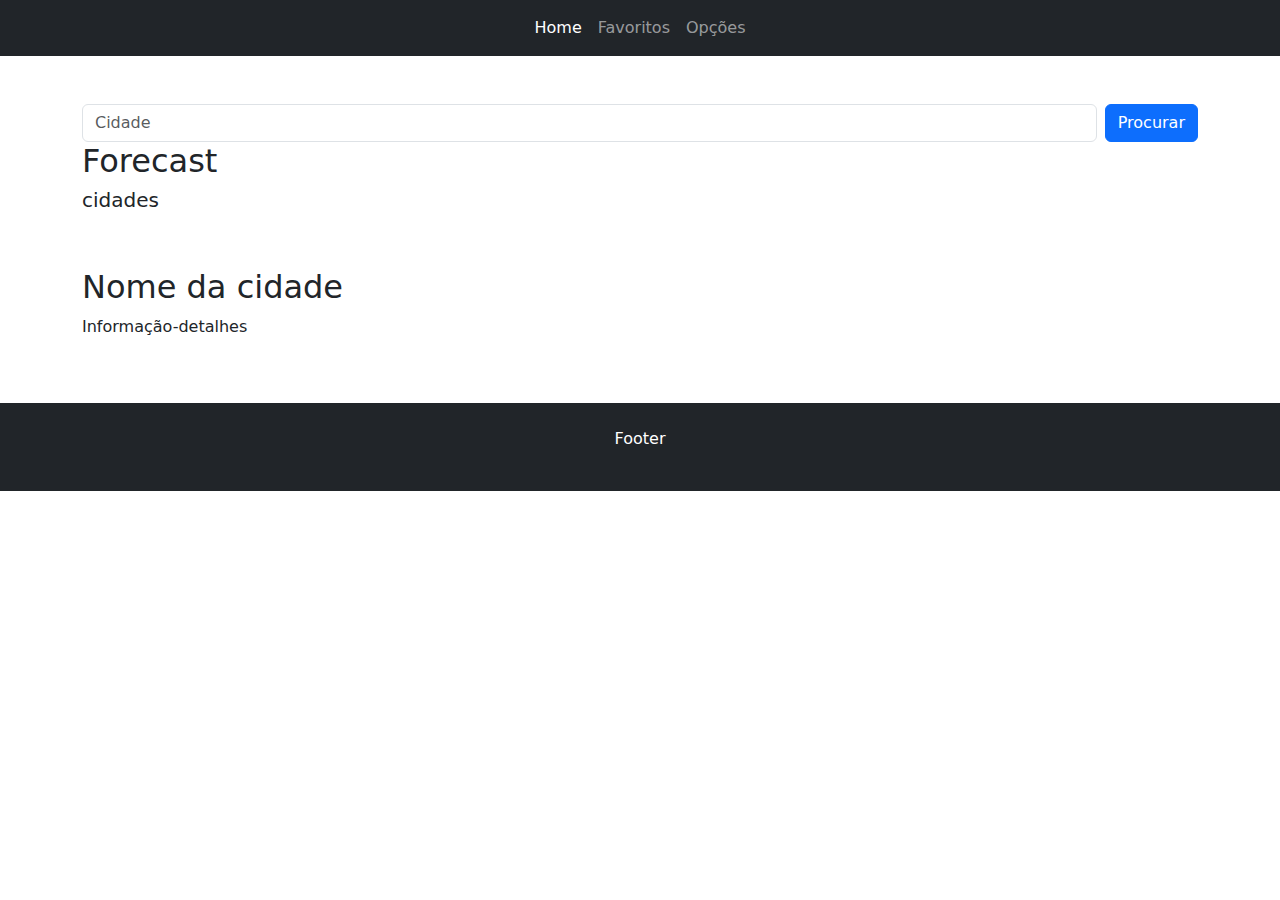
==== trabalho web/html/Index.html @ 334c7ac7 "Add files via upload" ====
<!DOCTYPE html>
<html lang="en">
<head>
  <title>Weather Foracast</title>
  <meta charset="utf-8">
  <meta name="viewport" content="width=device-width, initial-scale=1">
  <link href="https://cdn.jsdelivr.net/npm/bootstrap@5.2.2/dist/css/bootstrap.min.css" rel="stylesheet">
  <script src="https://cdn.jsdelivr.net/npm/bootstrap@5.2.2/dist/js/bootstrap.bundle.min.js"></script>
  <style>
  .fakeimg {
    height: 200px;
    background: #aaa;
  }
  </style>
</head>
<body>
<nav class="navbar navbar-expand-sm bg-dark navbar-dark ">
  <div class="container-fluid justify-content-center ">
    <ul class="navbar-nav">
      <li class="nav-item">
        <a class="nav-link active" href="Index.html">Home</a>
      </li>
      <li class="nav-item">
        <a class="nav-link" href="Favoritos.html">Favoritos</a>
      </li>
      <li class="nav-item">
        <a class="nav-link " href="Opções.html">Opções</a>
      </li>
    </ul>
  </div>
</nav>

<div class="container mt-5">
  <div class="row">
    <div class="col-sm-12 ">
      <form class="d-flex">
        <input class="form-control me-2" type="text" placeholder="Cidade">
        <button class="btn btn-primary" type="button">Procurar</button>
      </form>
      <h2>Forecast </h2>
      <h5>cidades</h5>
      <hr class="d-sm-none">
    </div>
  </div>
</div>

<div class="container mt-5">
  <div class="row">
    <div class="col-sm-4">
      <h2>Nome da cidade</h2>
      <p>Informação-detalhes</p>
      
      <hr class="d-sm-none">
    </div>
  </div>
</div>

<div class="mt-5 p-4 bg-dark text-white text-center">
  <p>Footer</p>
</div>

</body>
</html>
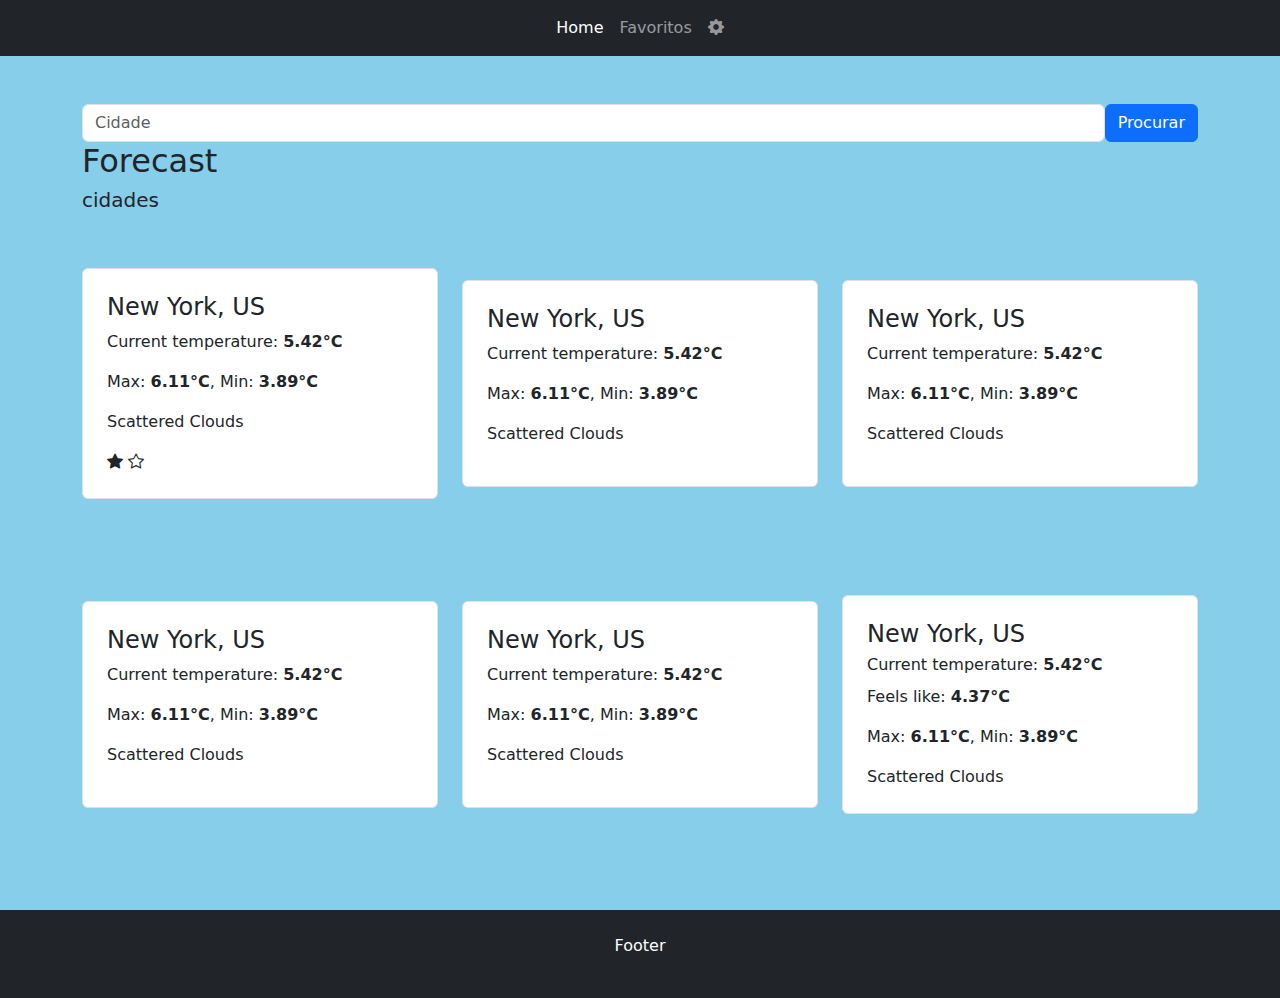
==== commit 40f456dc: "Add files via upload" ====
--- a/trabalho web/html/Index.html
+++ b/trabalho web/html/Index.html
@@ -6,58 +6,142 @@
   <meta name="viewport" content="width=device-width, initial-scale=1">
   <link href="https://cdn.jsdelivr.net/npm/bootstrap@5.2.2/dist/css/bootstrap.min.css" rel="stylesheet">
   <script src="https://cdn.jsdelivr.net/npm/bootstrap@5.2.2/dist/js/bootstrap.bundle.min.js"></script>
-  <style>
-  .fakeimg {
-    height: 200px;
-    background: #aaa;
-  }
-  </style>
+  <script src="https://ajax.googleapis.com/ajax/libs/jquery/1.12.4/jquery.min.js"></script>
+  <link rel="stylesheet" href="https://cdn.jsdelivr.net/npm/bootstrap-icons@1.10.2/font/bootstrap-icons.css">
 </head>
-<body>
-<nav class="navbar navbar-expand-sm bg-dark navbar-dark ">
-  <div class="container-fluid justify-content-center ">
-    <ul class="navbar-nav">
-      <li class="nav-item">
-        <a class="nav-link active" href="Index.html">Home</a>
-      </li>
-      <li class="nav-item">
-        <a class="nav-link" href="Favoritos.html">Favoritos</a>
-      </li>
-      <li class="nav-item">
-        <a class="nav-link " href="Opções.html">Opções</a>
-      </li>
-    </ul>
-  </div>
-</nav>
-
-<div class="container mt-5">
-  <div class="row">
-    <div class="col-sm-12 ">
-      <form class="d-flex">
-        <input class="form-control me-2" type="text" placeholder="Cidade">
-        <button class="btn btn-primary" type="button">Procurar</button>
-      </form>
-      <h2>Forecast </h2>
-      <h5>cidades</h5>
-      <hr class="d-sm-none">
+<body style="background-color: skyblue;">
+  <! –– menus ––>
+  <nav class="navbar navbar-expand-sm bg-dark navbar-dark ">
+    <div class="container-fluid justify-content-center ">
+      <ul class="navbar-nav">
+        <li class="nav-item">
+          <a class="nav-link active" href="Index.html">Home</a>
+        </li>
+        <li class="nav-item">
+          <a class="nav-link" href="Favoritos.html">Favoritos</a>
+        </li>
+        <li class="nav-item">
+          <a class="nav-link bi bi-gear-fill" href="Opções.html"></a>
+        </li>
+      </ul>
+    </div>
+  </nav>
+  <! –– resultados da pesquisa ––>
+  <div class="container mt-5">
+    <div class="row">
+      <div class="col-sm-12 ">
+        <form class="d-flex">
+          <input class="form-control " type="text" placeholder="Cidade">
+          <button class="btn btn-primary" type="button" id="btSearch">Procurar</button>
+        </form>
+        <h2>Forecast </h2>
+        <h5>cidades</h5>
+        <hr class="d-sm-none">
+      </div>
     </div>
   </div>
-</div>
+  <! –– forcast de 6 cidades ––>
+  <div class="container py-5 h-100">
+    <div class="row d-flex justify-content-center align-items-center h-100">
+      <div class="col-md-8 col-lg-6 col-xl-4">
+        <div class="card shadow-0 border">
+          <div class="card-body p-4">
+              <h4 class="Cidade">New York, US</h4>
+              <p class="Temperatura">Current temperature: <strong>5.42°C</strong></p>
+              <p>Max: <strong>6.11°C</strong>, Min: <strong>3.89°C</strong></p>
 
-<div class="container mt-5">
-  <div class="row">
-    <div class="col-sm-4">
-      <h2>Nome da cidade</h2>
-      <p>Informação-detalhes</p>
-      
-      <hr class="d-sm-none">
+              <div class="d-flex flex-row align-items-center">
+                <p class="Weather">Scattered Clouds</p>
+                <i class="WeatherIcon" style="color: #eee;"></i>
+              </div>
+              <div>
+                <i class="bi bi-star-fill"></i>
+                <i class="bi bi-star"></i>
+              </div>
+          </div>
+        </div>
+      </div>
+      <div class="col-md-8 col-lg-6 col-xl-4">
+        <div class="card shadow-0 border">
+          <div class="card-body p-4">
+              <h4 class="Cidade">New York, US</h4>
+              <p class="Temperatura">Current temperature: <strong>5.42°C</strong></p>
+              <p>Max: <strong>6.11°C</strong>, Min: <strong>3.89°C</strong></p>
+
+              <div class="d-flex flex-row align-items-center">
+                <p class="Weather">Scattered Clouds</p>
+                <i class="WeatherIcon" style="color: #eee;"></i>
+              </div>
+          </div>
+        </div>
+      </div>
+      <div class="col-md-8 col-lg-6 col-xl-4">
+        <div class="card shadow-0 border">
+          <div class="card-body p-4">
+              <h4 class="Cidade">New York, US</h4>
+              <p class="Temperatura">Current temperature: <strong>5.42°C</strong></p>
+              <p>Max: <strong>6.11°C</strong>, Min: <strong>3.89°C</strong></p>
+
+              <div class="d-flex flex-row align-items-center">
+                <p class="Weather">Scattered Clouds</p>
+                <i class="WeatherIcon" style="color: #eee;"></i>
+              </div>
+          </div>
+        </div>
+      </div>
     </div>
   </div>
-</div>
+  <div class="container py-5 h-100">
+    <div class="row d-flex align-items-center h-100">
+      <div class="col-md-8 col-lg-6 col-xl-4">
+        <div class="card shadow-0 border">
+          <div class="card-body p-4">
+              <h4 class="Cidade">New York, US</h4>
+              <p class="Temperatura">Current temperature: <strong>5.42°C</strong></p>
+              <p>Max: <strong>6.11°C</strong>, Min: <strong>3.89°C</strong></p>
 
-<div class="mt-5 p-4 bg-dark text-white text-center">
-  <p>Footer</p>
-</div>
+              <div class="d-flex flex-row align-items-center">
+                <p class="Weather">Scattered Clouds</p>
+                <i class="WeatherIcon" style="color: #eee;"></i>
+              </div>
+          </div>
+        </div>
+      </div>
+      <div class="col-md-8 col-lg-6 col-xl-4">
+        <div class="card shadow-0 border">
+          <div class="card-body p-4">
+              <h4 class="Cidade">New York, US</h4>
+              <p class="Temperatura">Current temperature: <strong>5.42°C</strong></p>
+              <p>Max: <strong>6.11°C</strong>, Min: <strong>3.89°C</strong></p>
 
+              <div class="d-flex flex-row align-items-center">
+                <p class="Weather">Scattered Clouds</p>
+                <i class="WeatherIcon" style="color: #eee;"></i>
+              </div>
+          </div>
+        </div>
+      </div>
+      <div class="col-md-8 col-lg-6 col-xl-4">
+        <div class="card shadow-0 border">
+          <div class="card-body p-4">
+              <h4 class="mb-1 sfw-normal">New York, US</h4>
+              <p class="mb-2">Current temperature: <strong>5.42°C</strong></p>
+              <p>Feels like: <strong>4.37°C</strong></p>
+              <p>Max: <strong>6.11°C</strong>, Min: <strong>3.89°C</strong></p>
+
+              <div class="d-flex flex-row align-items-center">
+                <p class="mb-0 me-4">Scattered Clouds</p>
+                <i class="fas fa-cloud fa-3x" style="color: #eee;"></i>
+              </div>
+          </div>
+        </div>
+      </div>
+    </div>
+  </div>
+  <! –– footer ––>
+  <div class="mt-5 p-4 bg-dark text-white text-center">
+    <p>Footer</p>
+  </div>
+  <script src="scriptWeatherForcast.js"></script>
 </body>
 </html>
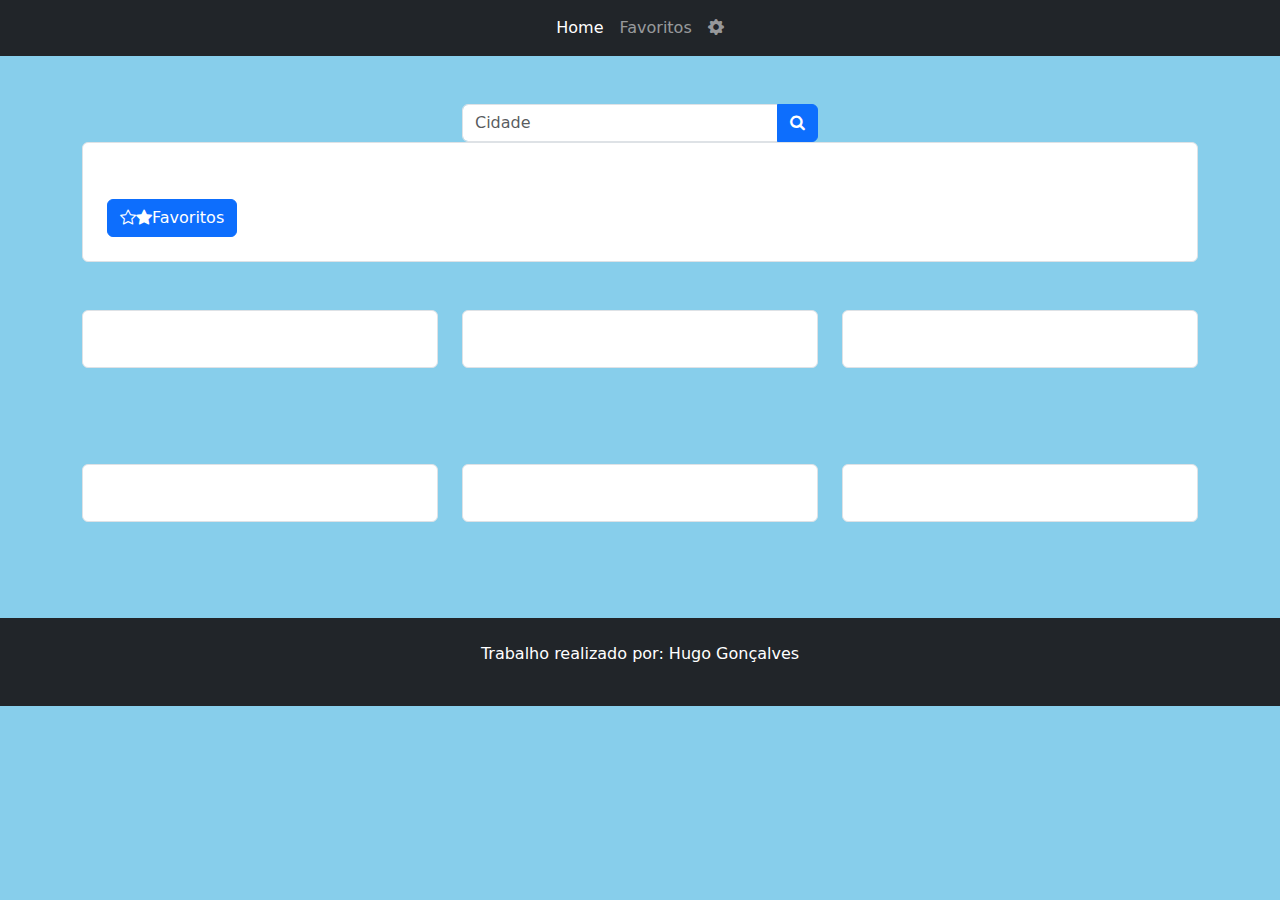
==== commit acef868d: "Add files via upload" ====
--- a/trabalho web/html/Index.html
+++ b/trabalho web/html/Index.html
@@ -7,9 +7,12 @@
   <link href="https://cdn.jsdelivr.net/npm/bootstrap@5.2.2/dist/css/bootstrap.min.css" rel="stylesheet">
   <script src="https://cdn.jsdelivr.net/npm/bootstrap@5.2.2/dist/js/bootstrap.bundle.min.js"></script>
   <script src="https://ajax.googleapis.com/ajax/libs/jquery/1.12.4/jquery.min.js"></script>
+  <link rel="stylesheet" href="https://cdnjs.cloudflare.com/ajax/libs/font-awesome/4.7.0/css/font-awesome.min.css">
   <link rel="stylesheet" href="https://cdn.jsdelivr.net/npm/bootstrap-icons@1.10.2/font/bootstrap-icons.css">
+  <script src="../javascript/scriptWeatherForcastAPI.js"></script>
+  <link rel="stylesheet" type="text/css" href="../css/styles.CSS">
 </head>
-<body style="background-color: skyblue;">
+<body>
   <! –– menus ––>
   <nav class="navbar navbar-expand-sm bg-dark navbar-dark ">
     <div class="container-fluid justify-content-center ">
@@ -29,63 +32,75 @@
   <! –– resultados da pesquisa ––>
   <div class="container mt-5">
     <div class="row">
-      <div class="col-sm-12 ">
-        <form class="d-flex">
-          <input class="form-control " type="text" placeholder="Cidade">
-          <button class="btn btn-primary" type="button" id="btSearch">Procurar</button>
-        </form>
-        <h2>Forecast </h2>
-        <h5>cidades</h5>
-        <hr class="d-sm-none">
+      <div class="col-md-4 offset-md-4">
+          <form class="d-flex input-group col-md-8 col-lg-6 col-xl-9">
+              <input class="form-control" id="pesquisa" type="text" name="pesquisa" placeholder="Cidade">
+              <button class="btn btn-primary" type="button" id="btSearch"><i class="fa fa-search"></i></button>       
+          </form>
       </div>
+    </div>
+    <div class="row d-flex justify-content-center align-items-center h-100">
+        <div class="col-md-8 col-lg-6 col-xl-12">
+          <div class="card shadow-0 border">
+           <div class="card-body p-4">
+                <h4 id="name"></h4><h4 id="country"></h4>
+                <p id="temp"></p>
+                <p><span id="max"></span><span id="min"></span></p>
+                <p id="feels_like"></p>
+                <p class="vento"></p>
+                <p class="humidade"></p>
+                <p class="nuvens"></p>
+                <p class="PressAtmosferica"></p>
+                <p><span id="long"></span><span id="lat"></span></p>
+               <div class="d-flex flex-row align-items-center">
+                  <p id="description"></p>
+                  <i id="WeatherIcon" style="color: #eee;"></i>
+               </div>
+                <button class="btn btn-primary bi bi-star" ><i class="bi bi-star-fill"></i>Favoritos</button>
+           </div>
+          </div>
+        </div>
     </div>
   </div>
   <! –– forcast de 6 cidades ––>
   <div class="container py-5 h-100">
     <div class="row d-flex justify-content-center align-items-center h-100">
       <div class="col-md-8 col-lg-6 col-xl-4">
-        <div class="card shadow-0 border">
+        <div id="bg1" class="card  bg-image shadow-0 border">
           <div class="card-body p-4">
-              <h4 class="Cidade">New York, US</h4>
-              <p class="Temperatura">Current temperature: <strong>5.42°C</strong></p>
-              <p>Max: <strong>6.11°C</strong>, Min: <strong>3.89°C</strong></p>
-
-              <div class="d-flex flex-row align-items-center">
-                <p class="Weather">Scattered Clouds</p>
-                <i class="WeatherIcon" style="color: #eee;"></i>
-              </div>
-              <div>
-                <i class="bi bi-star-fill"></i>
-                <i class="bi bi-star"></i>
-              </div>
+              <h2 id="name1"></h2>
+              <h4 id="country1"></h4>
+              <h6 id="temp1"></h6>
+              <h6 id="max1"></h6>
+              <h6 id="min1"></h6>
+              <h6 id="feels_like1"></h6>
+              <h6 id="description1"></h6>
           </div>
         </div>
       </div>
       <div class="col-md-8 col-lg-6 col-xl-4">
-        <div class="card shadow-0 border">
+        <div id="bg2" class="card shadow-0 border">
           <div class="card-body p-4">
-              <h4 class="Cidade">New York, US</h4>
-              <p class="Temperatura">Current temperature: <strong>5.42°C</strong></p>
-              <p>Max: <strong>6.11°C</strong>, Min: <strong>3.89°C</strong></p>
-
-              <div class="d-flex flex-row align-items-center">
-                <p class="Weather">Scattered Clouds</p>
-                <i class="WeatherIcon" style="color: #eee;"></i>
-              </div>
+              <h2 id="name2"></h2>
+              <h4 id="country2"></h4>
+              <h6 id="temp2"></h6>
+              <h6 id="max2"></h6>
+              <h6 id="min2"></h6>
+              <h6 id="feels_like2"></h6>
+              <h6 id="description2"></h6>
           </div>
         </div>
       </div>
       <div class="col-md-8 col-lg-6 col-xl-4">
-        <div class="card shadow-0 border">
+        <div id="bg3" class="card shadow-0 border">
           <div class="card-body p-4">
-              <h4 class="Cidade">New York, US</h4>
-              <p class="Temperatura">Current temperature: <strong>5.42°C</strong></p>
-              <p>Max: <strong>6.11°C</strong>, Min: <strong>3.89°C</strong></p>
-
-              <div class="d-flex flex-row align-items-center">
-                <p class="Weather">Scattered Clouds</p>
-                <i class="WeatherIcon" style="color: #eee;"></i>
-              </div>
+              <h2 id="name3"></h2>
+              <h4 id="country3"></h4>
+              <h6 id="temp3"></h6>
+              <h6 id="max3"></h6>
+              <h6 id="min3"></h6>
+              <h6 id="feels_like3"></h6>
+              <h6 id="description3"></h6>
           </div>
         </div>
       </div>
@@ -94,45 +109,41 @@
   <div class="container py-5 h-100">
     <div class="row d-flex align-items-center h-100">
       <div class="col-md-8 col-lg-6 col-xl-4">
-        <div class="card shadow-0 border">
+        <div id="bg4" class="card shadow-0 border">
           <div class="card-body p-4">
-              <h4 class="Cidade">New York, US</h4>
-              <p class="Temperatura">Current temperature: <strong>5.42°C</strong></p>
-              <p>Max: <strong>6.11°C</strong>, Min: <strong>3.89°C</strong></p>
-
-              <div class="d-flex flex-row align-items-center">
-                <p class="Weather">Scattered Clouds</p>
-                <i class="WeatherIcon" style="color: #eee;"></i>
-              </div>
+              <h2 id="name4"></h2>
+              <h4 id="country4"></h4>
+              <h6 id="temp4"></h6>
+              <h6 id="max4"></h6>
+              <h6 id="min4"></h6>
+              <h6 id="feels_like4"></h6>
+              <h6 id="description4"></h6>
           </div>
         </div>
       </div>
       <div class="col-md-8 col-lg-6 col-xl-4">
-        <div class="card shadow-0 border">
+        <div id="bg5" class="card shadow-0 border">
           <div class="card-body p-4">
-              <h4 class="Cidade">New York, US</h4>
-              <p class="Temperatura">Current temperature: <strong>5.42°C</strong></p>
-              <p>Max: <strong>6.11°C</strong>, Min: <strong>3.89°C</strong></p>
-
-              <div class="d-flex flex-row align-items-center">
-                <p class="Weather">Scattered Clouds</p>
-                <i class="WeatherIcon" style="color: #eee;"></i>
-              </div>
+              <h2 id="name5"></h2>
+              <h4 id="country5"></h4>
+              <h6 id="temp5"></h6>
+              <h6 id="max5"></h6>
+              <h6 id="min5"></h6>
+              <h6 id="feels_like5"></h6>
+              <h6 id="description5"></h6>
           </div>
         </div>
       </div>
       <div class="col-md-8 col-lg-6 col-xl-4">
-        <div class="card shadow-0 border">
+        <div id="bg6" class="card shadow-0 border">
           <div class="card-body p-4">
-              <h4 class="mb-1 sfw-normal">New York, US</h4>
-              <p class="mb-2">Current temperature: <strong>5.42°C</strong></p>
-              <p>Feels like: <strong>4.37°C</strong></p>
-              <p>Max: <strong>6.11°C</strong>, Min: <strong>3.89°C</strong></p>
-
-              <div class="d-flex flex-row align-items-center">
-                <p class="mb-0 me-4">Scattered Clouds</p>
-                <i class="fas fa-cloud fa-3x" style="color: #eee;"></i>
-              </div>
+              <h2 id="name6"></h2>
+              <h4 id="country6"></h4>
+              <h6 id="temp6"></h6>
+              <h6 id="max6"></h6>
+              <h6 id="min6"></h6>
+              <h6 id="feels_like6"></h6>
+              <h6 id="description6"></h6>
           </div>
         </div>
       </div>
@@ -140,8 +151,7 @@
   </div>
   <! –– footer ––>
   <div class="mt-5 p-4 bg-dark text-white text-center">
-    <p>Footer</p>
+    <p>Trabalho realizado por: Hugo Gonçalves</p>
   </div>
-  <script src="scriptWeatherForcast.js"></script>
 </body>
 </html>
--- a/trabalho web/css/styles.CSS
+++ b/trabalho web/css/styles.CSS
@@ -0,0 +1,34 @@
+body{
+	background-color: skyblue;
+}
+
+#bg1{
+	background-image: url('img/clouds.gif');
+	 background-size: cover;
+}
+
+#bg2{
+	background-image: url('img/clouds.gif');
+	 background-size: cover;
+}
+
+#bg3{
+	background-image: url('img/clouds.gif');
+	 background-size: cover;
+}
+
+#bg4{
+	background-image: url('img/clouds.gif');
+	 background-size: cover;
+}
+
+#bg5{
+	background-image: url('img/clouds.gif');
+	 background-size: cover;
+}
+
+#bg6{
+	background-image: url('img/clouds.gif');
+	 background-size: cover;
+}
+
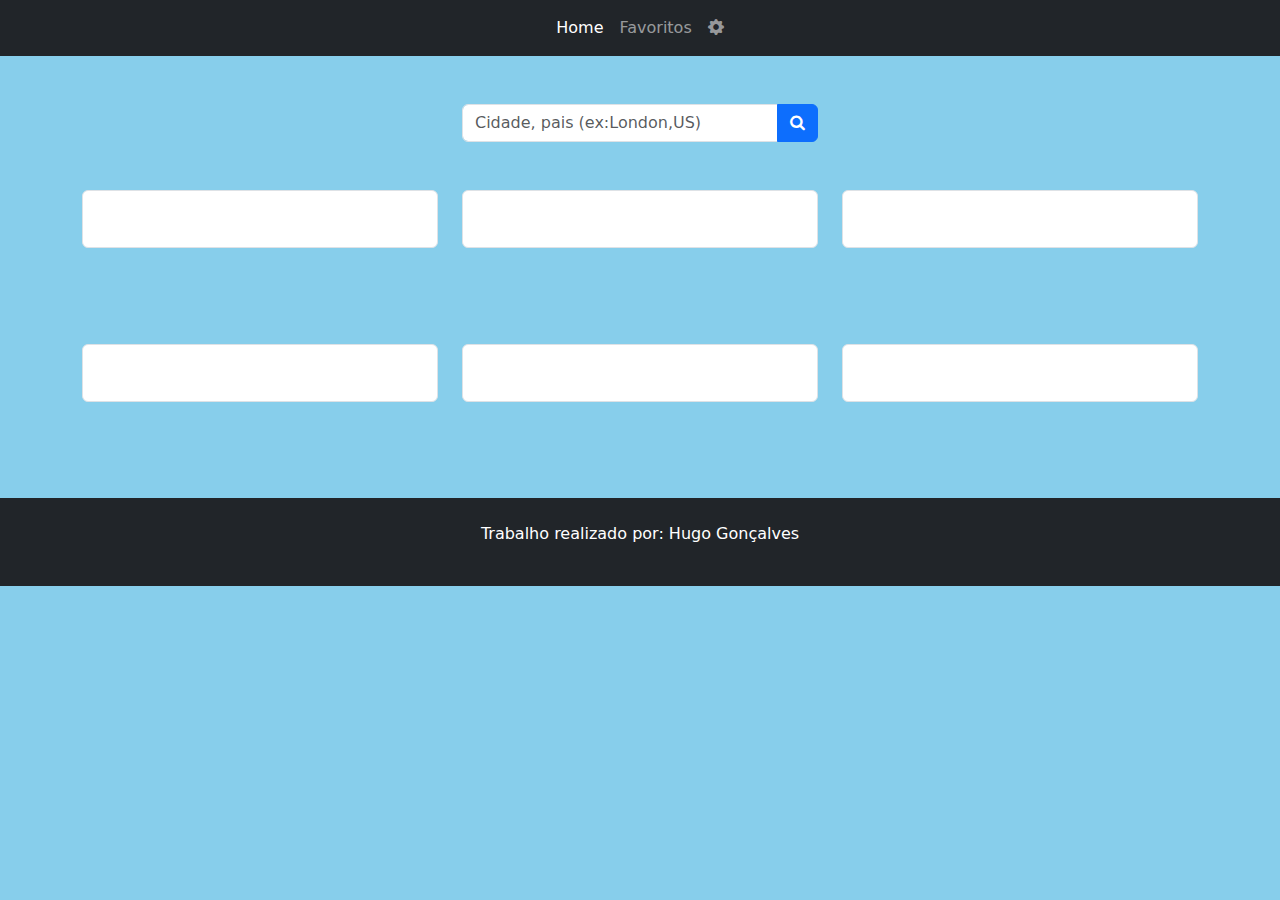
==== commit be0b4ce8: "Add files via upload" ====
--- a/trabalho web/html/Index.html
+++ b/trabalho web/html/Index.html
@@ -9,7 +9,6 @@
   <script src="https://ajax.googleapis.com/ajax/libs/jquery/1.12.4/jquery.min.js"></script>
   <link rel="stylesheet" href="https://cdnjs.cloudflare.com/ajax/libs/font-awesome/4.7.0/css/font-awesome.min.css">
   <link rel="stylesheet" href="https://cdn.jsdelivr.net/npm/bootstrap-icons@1.10.2/font/bootstrap-icons.css">
-  <script src="../javascript/scriptWeatherForcastAPI.js"></script>
   <link rel="stylesheet" type="text/css" href="../css/styles.CSS">
 </head>
 <body>
@@ -29,37 +28,18 @@
       </ul>
     </div>
   </nav>
-  <! –– resultados da pesquisa ––>
+  <! –– barra de pesquisa ––>
   <div class="container mt-5">
     <div class="row">
       <div class="col-md-4 offset-md-4">
           <form class="d-flex input-group col-md-8 col-lg-6 col-xl-9">
-              <input class="form-control" id="pesquisa" type="text" name="pesquisa" placeholder="Cidade">
+              <input class="form-control" id="pesquisa" type="text" name="pesquisa" placeholder="Cidade, pais (ex:London,US)">
               <button class="btn btn-primary" type="button" id="btSearch"><i class="fa fa-search"></i></button>       
           </form>
       </div>
     </div>
-    <div class="row d-flex justify-content-center align-items-center h-100">
-        <div class="col-md-8 col-lg-6 col-xl-12">
-          <div class="card shadow-0 border">
-           <div class="card-body p-4">
-                <h4 id="name"></h4><h4 id="country"></h4>
-                <p id="temp"></p>
-                <p><span id="max"></span><span id="min"></span></p>
-                <p id="feels_like"></p>
-                <p class="vento"></p>
-                <p class="humidade"></p>
-                <p class="nuvens"></p>
-                <p class="PressAtmosferica"></p>
-                <p><span id="long"></span><span id="lat"></span></p>
-               <div class="d-flex flex-row align-items-center">
-                  <p id="description"></p>
-                  <i id="WeatherIcon" style="color: #eee;"></i>
-               </div>
-                <button class="btn btn-primary bi bi-star" ><i class="bi bi-star-fill"></i>Favoritos</button>
-           </div>
-          </div>
-        </div>
+    <! –– resultados da pesquisa ––>
+    <div id="resultado_Pesquisa" class="row d-flex justify-content-center align-items-center h-100"> 
     </div>
   </div>
   <! –– forcast de 6 cidades ––>
@@ -153,5 +133,6 @@
   <div class="mt-5 p-4 bg-dark text-white text-center">
     <p>Trabalho realizado por: Hugo Gonçalves</p>
   </div>
+  <script src="../javascript/scriptWeatherForcastAPI.js"></script>
 </body>
 </html>
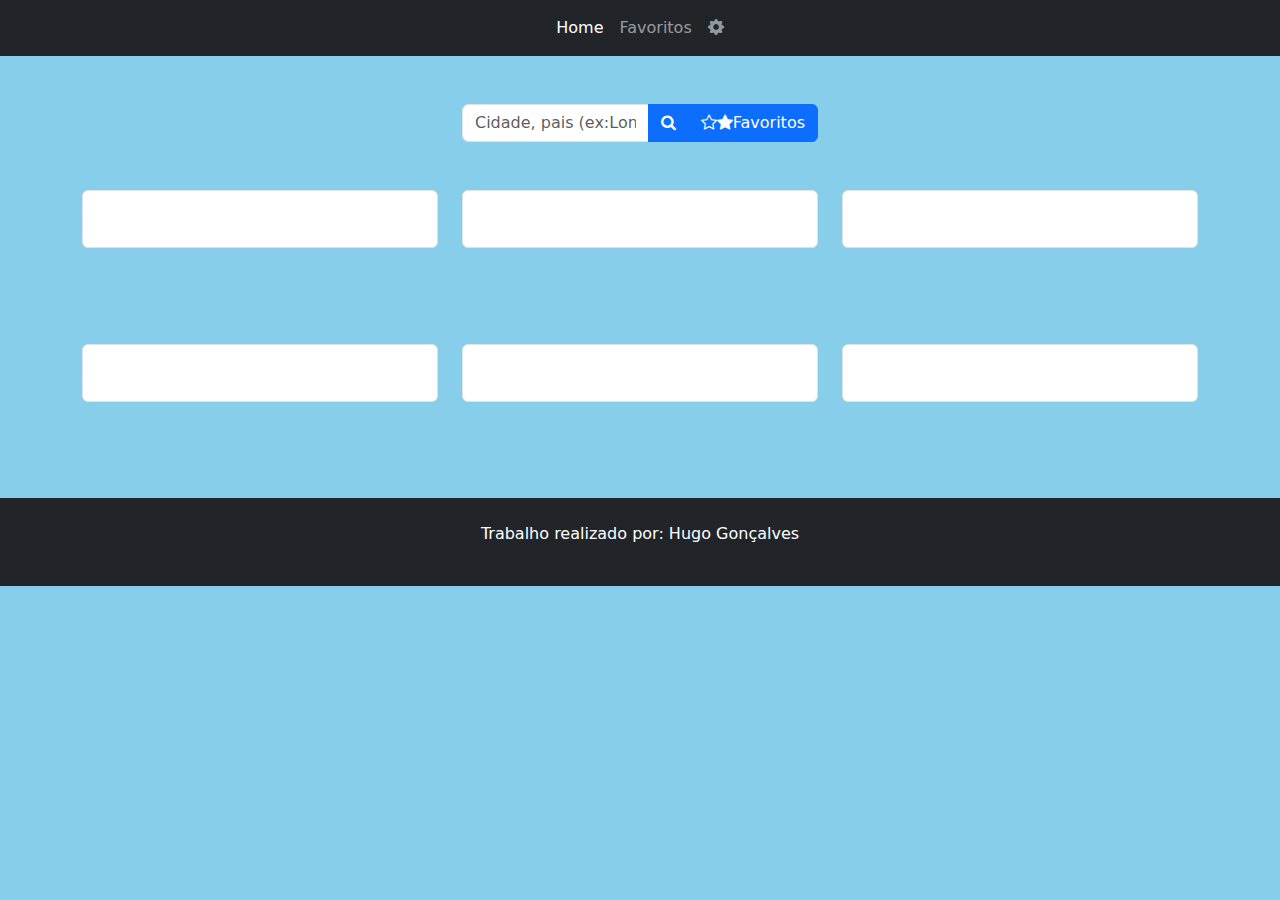
==== commit 14d9e1de: "Add files via upload" ====
--- a/trabalho web/html/Index.html
+++ b/trabalho web/html/Index.html
@@ -1,5 +1,5 @@
 <!DOCTYPE html>
-<html lang="en">
+<html lang="pt-PT">
 <head>
   <title>Weather Foracast</title>
   <meta charset="utf-8">
@@ -32,17 +32,19 @@
   <div class="container mt-5">
     <div class="row">
       <div class="col-md-4 offset-md-4">
-          <form class="d-flex input-group col-md-8 col-lg-6 col-xl-9">
+          <form id="pesquisaCidade" onsubmit="submeterFavorito()" action="Favoritos.html" method="POST"class="d-flex input-group col-md-8 col-lg-6 col-xl-9">
               <input class="form-control" id="pesquisa" type="text" name="pesquisa" placeholder="Cidade, pais (ex:London,US)">
-              <button class="btn btn-primary" type="button" id="btSearch"><i class="fa fa-search"></i></button>       
+              <button class="btn btn-primary" type="button" id="btSearch"><i class="fa fa-search"></i></button> 
+              <button id="btAdicionaFavoritos" type="submit" class="btn btn-primary bi bi-star" ><i class="bi bi-star-fill"></i>Favoritos</button>     
           </form>
       </div>
     </div>
     <! –– resultados da pesquisa ––>
     <div id="resultado_Pesquisa" class="row d-flex justify-content-center align-items-center h-100"> 
+      <! –– cartoes com os resultados da pesquisa ––>
     </div>
   </div>
-  <! –– forcast de 6 cidades ––>
+  <! –– Tempo atual de 6 cidades ––>
   <div class="container py-5 h-100">
     <div class="row d-flex justify-content-center align-items-center h-100">
       <div class="col-md-8 col-lg-6 col-xl-4">
